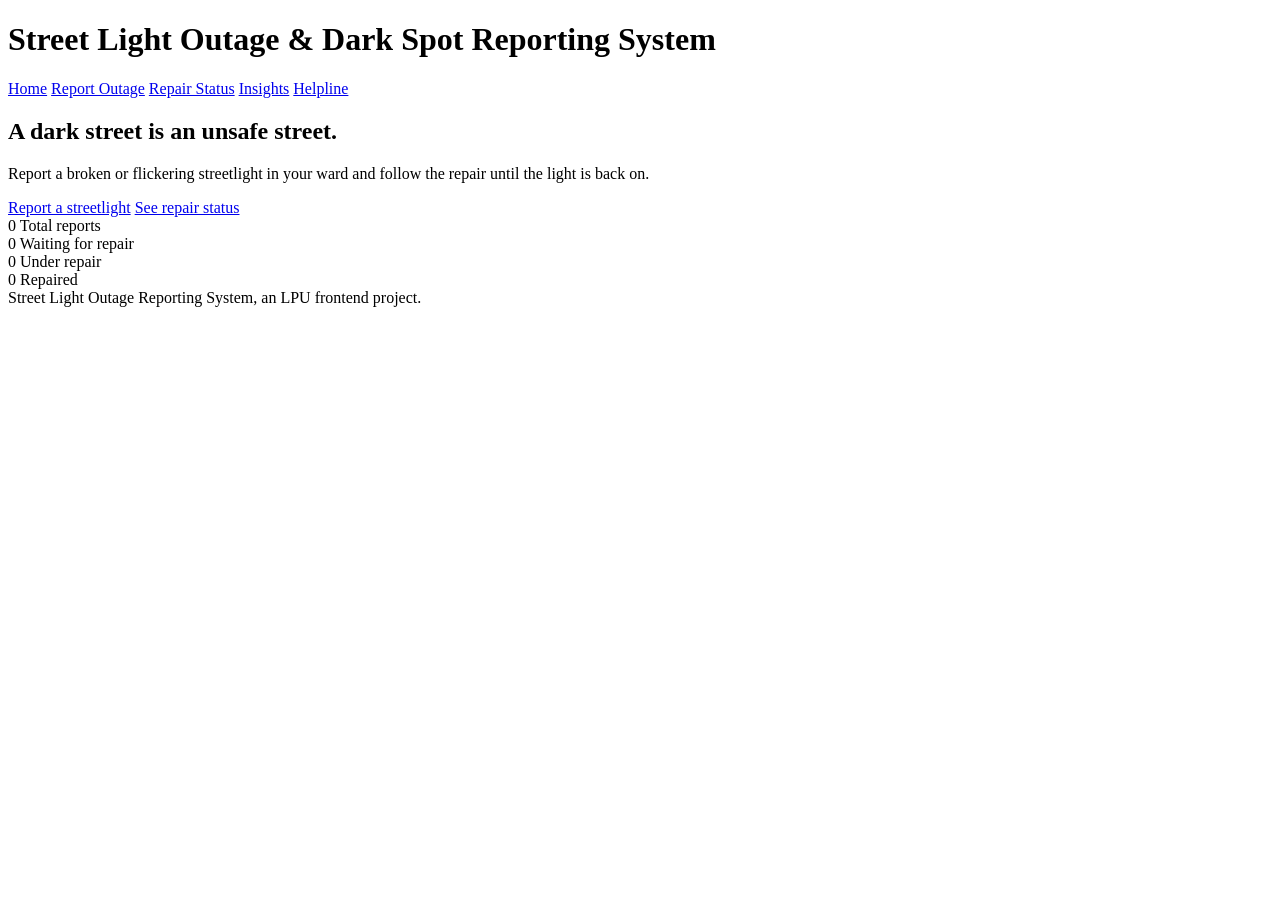
==== index.html @ fd2b9414 "Add files via upload" ====
<!DOCTYPE html>
<html lang="en">
<head>
  <meta charset="UTF-8">
  <meta name="viewport" content="width=device-width, initial-scale=1.0">
  <title>Street Light Outage Reporting System</title>
  <link rel="stylesheet" href="css/style.css">
</head>
<body>

  <h1>Street Light Outage &amp; Dark Spot Reporting System</h1>

  <nav>
    <a href="index.html" aria-current="page">Home</a>
    <a href="report.html">Report Outage</a>
    <a href="dashboard.html">Repair Status</a>
    <a href="insights.html">Insights</a>
    <a href="helpline.html">Helpline</a>
  </nav>

  <section class="hero">
    <div class="lamp" aria-hidden="true"></div>
    <h2>A dark street is an unsafe street.</h2>
    <p>Report a broken or flickering streetlight in your ward and follow the repair until the light is back on.</p>
    <div class="hero-actions">
      <a href="report.html" class="btn">Report a streetlight</a>
      <a href="dashboard.html">See repair status</a>
    </div>
  </section>

  <section class="status-strip" aria-label="Repair summary">
    <div class="status-item status-total">
      <span class="status-count" id="stat-total">0</span>
      <span class="status-label">Total reports</span>
    </div>
    <div class="status-item status-waiting">
      <span class="status-count" id="stat-waiting">0</span>
      <span class="status-label">Waiting for repair</span>
    </div>
    <div class="status-item status-repairing">
      <span class="status-count" id="stat-repairing">0</span>
      <span class="status-label">Under repair</span>
    </div>
    <div class="status-item status-repaired">
      <span class="status-count" id="stat-repaired">0</span>
      <span class="status-label">Repaired</span>
    </div>
  </section>

  <footer>
    Street Light Outage Reporting System, an LPU frontend project.
  </footer>

  <script src="js/data.js"></script>
</body>
</html>
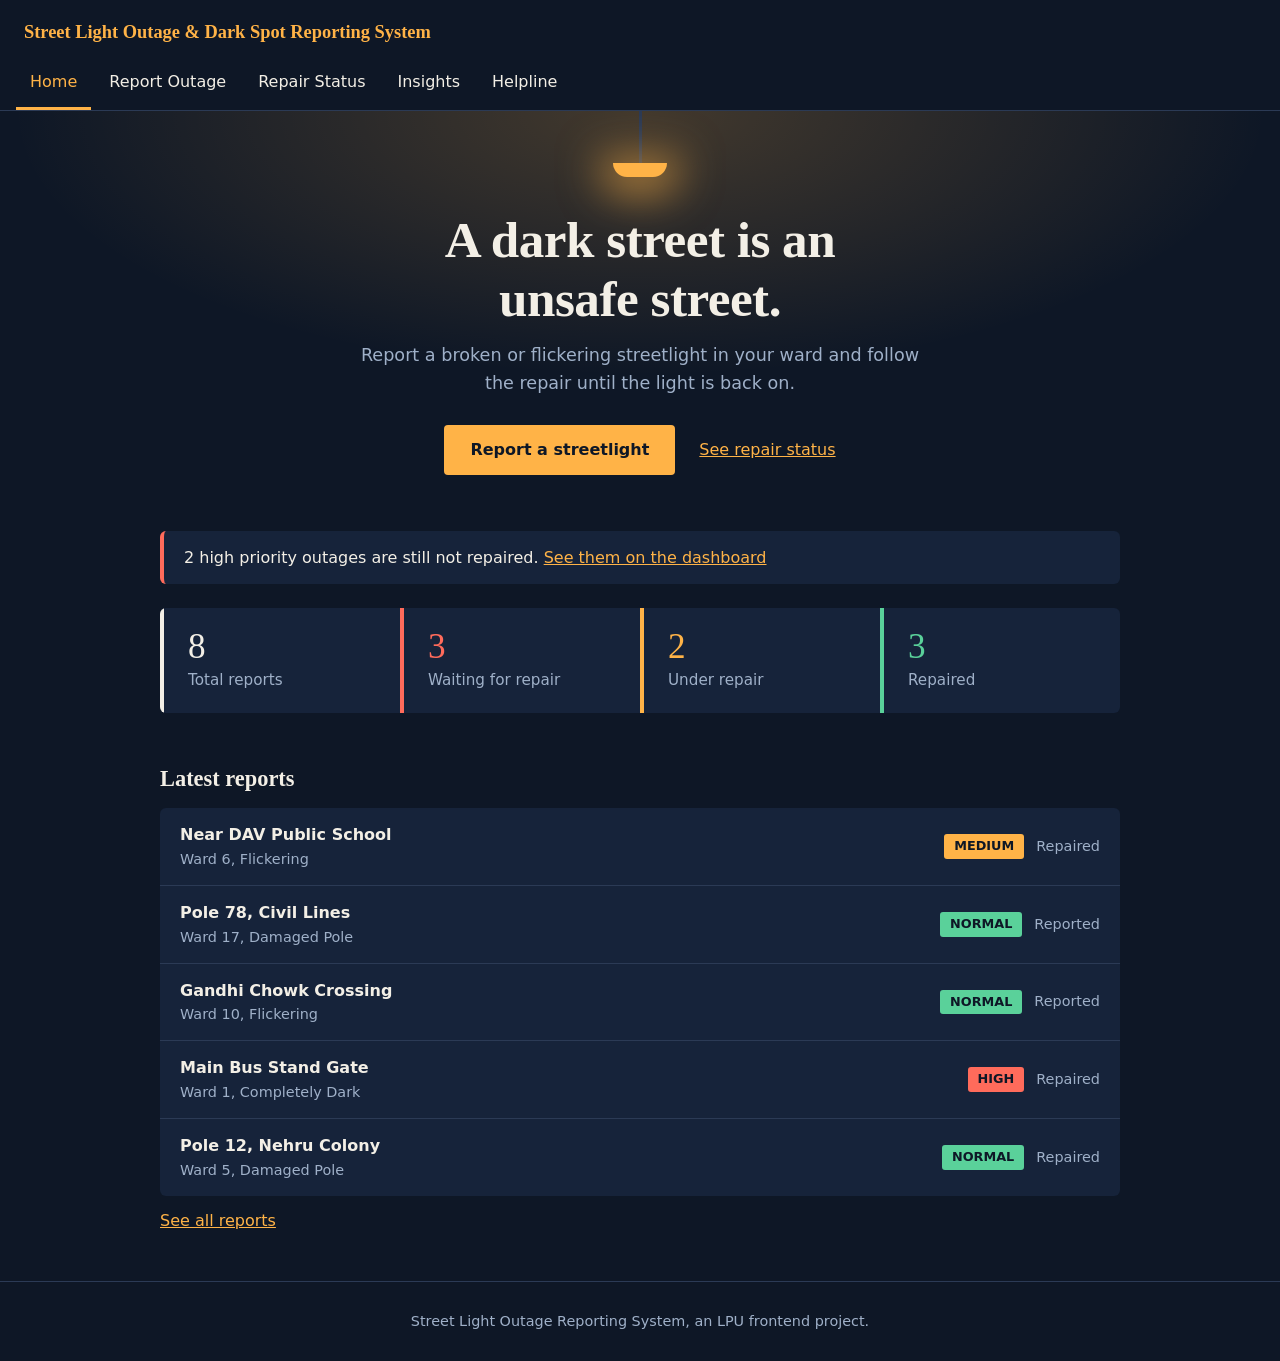
==== commit 9ffb1bdf: "Add files via upload" ====
--- a/index.html
+++ b/index.html
@@ -4,7 +4,8 @@
   <meta charset="UTF-8">
   <meta name="viewport" content="width=device-width, initial-scale=1.0">
   <title>Street Light Outage Reporting System</title>
-  <link rel="stylesheet" href="css/style.css">
+ 
+  <link rel="stylesheet" href="./style.css">
 </head>
 <body>
 
@@ -28,6 +29,10 @@
     </div>
   </section>
 
+  <section class="alert-strip" id="alert-strip">
+    <p><span id="alert-text"></span> <a href="dashboard.html">See them on the dashboard</a></p>
+  </section>
+
   <section class="status-strip" aria-label="Repair summary">
     <div class="status-item status-total">
       <span class="status-count" id="stat-total">0</span>
@@ -47,10 +52,18 @@
     </div>
   </section>
 
+  <section class="latest">
+    <h2>Latest reports</h2>
+    <ul class="latest-list" id="latest-list"></ul>
+    <a href="dashboard.html" class="latest-more">See all reports</a>
+  </section>
+
   <footer>
     Street Light Outage Reporting System, an LPU frontend project.
   </footer>
-
-  <script src="js/data.js"></script>
+<script src="./data.js"></script>
+<script src="./home.js"></script>
 </body>
 </html>
+</body>
+</html>
--- a/style.css
+++ b/style.css
@@ -0,0 +1,379 @@
+/* =====================================================
+   style.css  -  poore project ka look (sirf Aman edit karega)
+   Idea: raat ki sadak + sodium streetlight ka amber glow
+   ===================================================== */
+
+/* 1. Saare colors yahin se (ye dark theme hai, default) */
+:root {
+  --night: #0e1726;      /* raat ka aasman, page background */
+  --panel: #16233a;      /* thoda halka, boxes ke liye */
+  --line: #2b3a55;       /* borders aur lamp ka pole */
+  --text: #f3efe6;       /* warm white text */
+  --muted: #9fb0c8;      /* halka text */
+  --amber: #ffb347;      /* sodium streetlight ka rang */
+  --red: #ff6b5b;        /* pending / danger */
+  --green: #5ad19a;      /* repaired */
+  --on-accent: #0e1726;  /* amber/red/green ke upar likhe text ka rang */
+}
+
+/* Light theme: site.js <html> par data-theme="light" laga deti hai */
+:root[data-theme="light"] {
+  --night: #f7f3ea;
+  --panel: #ffffff;
+  --line: #ddd5c3;
+  --text: #1b2433;
+  --muted: #566074;
+  --amber: #a65f00;
+  --red: #c8321f;
+  --green: #1f8a5b;
+  --on-accent: #ffffff;
+}
+
+/* 2. Basic setup */
+* {
+  box-sizing: border-box;
+}
+
+body {
+  margin: 0;
+  background: var(--night);
+  color: var(--text);
+  font-family: "Segoe UI", system-ui, sans-serif;
+  line-height: 1.6;
+}
+
+a {
+  color: var(--amber);
+}
+
+/* Keyboard se tab dabane pe link/button saaf dikhe */
+a:focus-visible {
+  outline: 3px solid var(--amber);
+  outline-offset: 3px;
+}
+
+/* 3. Site ka title (sabhi pages ke upar wala h1) */
+body > h1 {
+  margin: 0;
+  padding: 18px 24px 10px;
+  font-family: Georgia, "Times New Roman", serif;
+  font-size: 1.15rem;
+  color: var(--amber);
+}
+
+/* Teammates ke simple pages me text kinaare se na chipke */
+body > h2 {
+  margin: 28px 24px 8px;
+}
+
+body > p {
+  margin: 0 24px 16px;
+}
+
+/* 4. Navbar (sabhi pages me chalega) */
+nav {
+  display: flex;
+  flex-wrap: wrap;
+  align-items: center;
+  gap: 4px;
+  padding: 0 16px;
+  background: var(--night);
+  border-bottom: 1px solid var(--line);
+  position: sticky;
+  top: 0;
+  z-index: 10;
+}
+
+nav a {
+  padding: 12px 14px;
+  color: var(--text);
+  text-decoration: none;
+  border-bottom: 3px solid transparent;
+}
+
+nav a:hover {
+  color: var(--amber);
+}
+
+/* Jis page par ho, uska link amber underline wala dikhega */
+nav a[aria-current="page"] {
+  color: var(--amber);
+  border-bottom-color: var(--amber);
+}
+
+/* Navbar ke 2 button: Menu (sirf mobile pe) aur Light/Dark mode */
+.nav-button {
+  padding: 6px 12px;
+  background: transparent;
+  color: var(--text);
+  font: inherit;
+  font-size: 0.9rem;
+  border: 1px solid var(--line);
+  border-radius: 4px;
+  cursor: pointer;
+}
+
+.nav-button:hover {
+  color: var(--amber);
+  border-color: var(--amber);
+}
+
+.nav-button:focus-visible {
+  outline: 3px solid var(--amber);
+  outline-offset: 3px;
+}
+
+.nav-theme {
+  margin-left: auto;
+}
+
+.nav-menu {
+  display: none;
+}
+
+/* 5. Button */
+.btn {
+  display: inline-block;
+  padding: 12px 26px;
+  background: var(--amber);
+  color: var(--on-accent);
+  font-weight: 700;
+  text-decoration: none;
+  border-radius: 4px;
+}
+
+.btn:hover {
+  filter: brightness(1.12);
+  box-shadow: 0 0 24px rgba(255, 179, 71, 0.45);
+}
+
+/* 6. Hero section: lamp aur uski roshni */
+.hero {
+  text-align: center;
+  padding: 0 20px 56px;
+  /* upar se neeche failti roshni ka pool */
+  background: radial-gradient(ellipse 70% 90% at 50% 0%, rgba(255, 179, 71, 0.22), transparent 70%);
+}
+
+/* Lamp ka pole */
+.lamp {
+  position: relative;
+  width: 3px;
+  height: 56px;
+  margin: 0 auto;
+  background: var(--line);
+}
+
+/* Lamp ka sir. Page khulte hi ek baar jhilmilata hai, phir jalta rehta hai */
+.lamp::after {
+  content: "";
+  position: absolute;
+  bottom: -10px;
+  left: 50%;
+  transform: translateX(-50%);
+  width: 54px;
+  height: 14px;
+  border-radius: 0 0 30px 30px;
+  background: var(--amber);
+  box-shadow: 0 6px 40px 14px rgba(255, 179, 71, 0.55);
+  animation: flicker 2.4s ease-out 1;
+}
+
+@keyframes flicker {
+  0%, 18%, 22%, 62%, 100% { opacity: 1; }
+  20% { opacity: 0.3; }
+  24% { opacity: 0.7; }
+  60% { opacity: 0.45; }
+}
+
+.hero h2 {
+  max-width: 18ch;
+  margin: 44px auto 12px;
+  font-family: Georgia, "Times New Roman", serif;
+  font-size: clamp(2rem, 5vw, 3.2rem);
+  line-height: 1.15;
+  letter-spacing: -0.01em;
+}
+
+.hero p {
+  max-width: 52ch;
+  margin: 0 auto 28px;
+  color: var(--muted);
+  font-size: 1.1rem;
+}
+
+.hero-actions {
+  display: flex;
+  flex-wrap: wrap;
+  justify-content: center;
+  align-items: center;
+  gap: 24px;
+}
+
+/* 7. Status strip: 4 numbers ek line me, har ek ke rang ki side-border */
+.status-strip {
+  display: grid;
+  grid-template-columns: repeat(4, 1fr);
+  width: calc(100% - 32px);
+  max-width: 960px;
+  margin: 0 auto 48px;
+  background: var(--panel);
+  border-radius: 6px;
+  overflow: hidden;
+}
+
+.status-item {
+  padding: 20px 24px;
+  border-left: 4px solid var(--tone);
+}
+
+.status-total     { --tone: var(--text); }
+.status-waiting   { --tone: var(--red); }
+.status-repairing { --tone: var(--amber); }
+.status-repaired  { --tone: var(--green); }
+
+.status-count {
+  display: block;
+  font-family: Georgia, "Times New Roman", serif;
+  font-size: 2.2rem;
+  line-height: 1.1;
+  color: var(--tone);
+}
+
+.status-label {
+  color: var(--muted);
+  font-size: 0.95rem;
+}
+
+/* 8. Footer */
+footer {
+  padding: 28px 16px;
+  text-align: center;
+  color: var(--muted);
+  font-size: 0.9rem;
+  border-top: 1px solid var(--line);
+}
+
+/* 9. Home page: alert strip */
+.alert-strip {
+  display: none;
+  width: calc(100% - 32px);
+  max-width: 960px;
+  margin: 0 auto 24px;
+  padding: 14px 20px;
+  background: var(--panel);
+  border-left: 4px solid var(--red);
+  border-radius: 6px;
+}
+
+.alert-strip.show {
+  display: block;
+}
+
+.alert-strip p {
+  margin: 0;
+}
+
+/* 10. Home page: latest reports list */
+.latest {
+  width: calc(100% - 32px);
+  max-width: 960px;
+  margin: 0 auto 48px;
+}
+
+.latest h2 {
+  margin: 0 0 12px;
+  font-family: Georgia, "Times New Roman", serif;
+  font-size: 1.4rem;
+}
+
+.latest-list {
+  list-style: none;
+  margin: 0;
+  padding: 0;
+  background: var(--panel);
+  border-radius: 6px;
+}
+
+.latest-item {
+  display: flex;
+  flex-wrap: wrap;
+  justify-content: space-between;
+  align-items: center;
+  gap: 8px 16px;
+  padding: 14px 20px;
+  border-bottom: 1px solid var(--line);
+}
+
+.latest-item:last-child {
+  border-bottom: none;
+}
+
+.latest-place {
+  display: block;
+  font-weight: 600;
+}
+
+.latest-meta {
+  display: block;
+  color: var(--muted);
+  font-size: 0.9rem;
+}
+
+.latest-side {
+  display: flex;
+  align-items: center;
+  gap: 12px;
+}
+
+.latest-status {
+  color: var(--muted);
+  font-size: 0.9rem;
+}
+
+.latest-more {
+  display: inline-block;
+  margin-top: 12px;
+}
+
+/* Priority badges */
+.badge {
+  padding: 2px 10px;
+  border-radius: 3px;
+  font-size: 0.8rem;
+  font-weight: 700;
+  color: var(--on-accent);
+}
+
+.badge-high   { background: var(--red); }
+.badge-medium { background: var(--amber); }
+.badge-normal { background: var(--green); }
+
+/* 11. Mobile ke liye */
+@media (max-width: 720px) {
+  .status-strip {
+    grid-template-columns: repeat(2, 1fr);
+  }
+
+  /* Navbar: links chhup jaate hain, "Menu" button se khulte hain */
+  .nav-menu {
+    display: inline-block;
+  }
+
+  nav a {
+    display: none;
+    padding: 10px 10px;
+  }
+
+  nav.open a {
+    display: block;
+    width: 100%;
+  }
+}
+
+/* Jinhe animation pasand nahi (phone settings), unke liye lamp seedha jalta rahe */
+@media (prefers-reduced-motion: reduce) {
+  .lamp::after {
+    animation: none;
+  }
+}
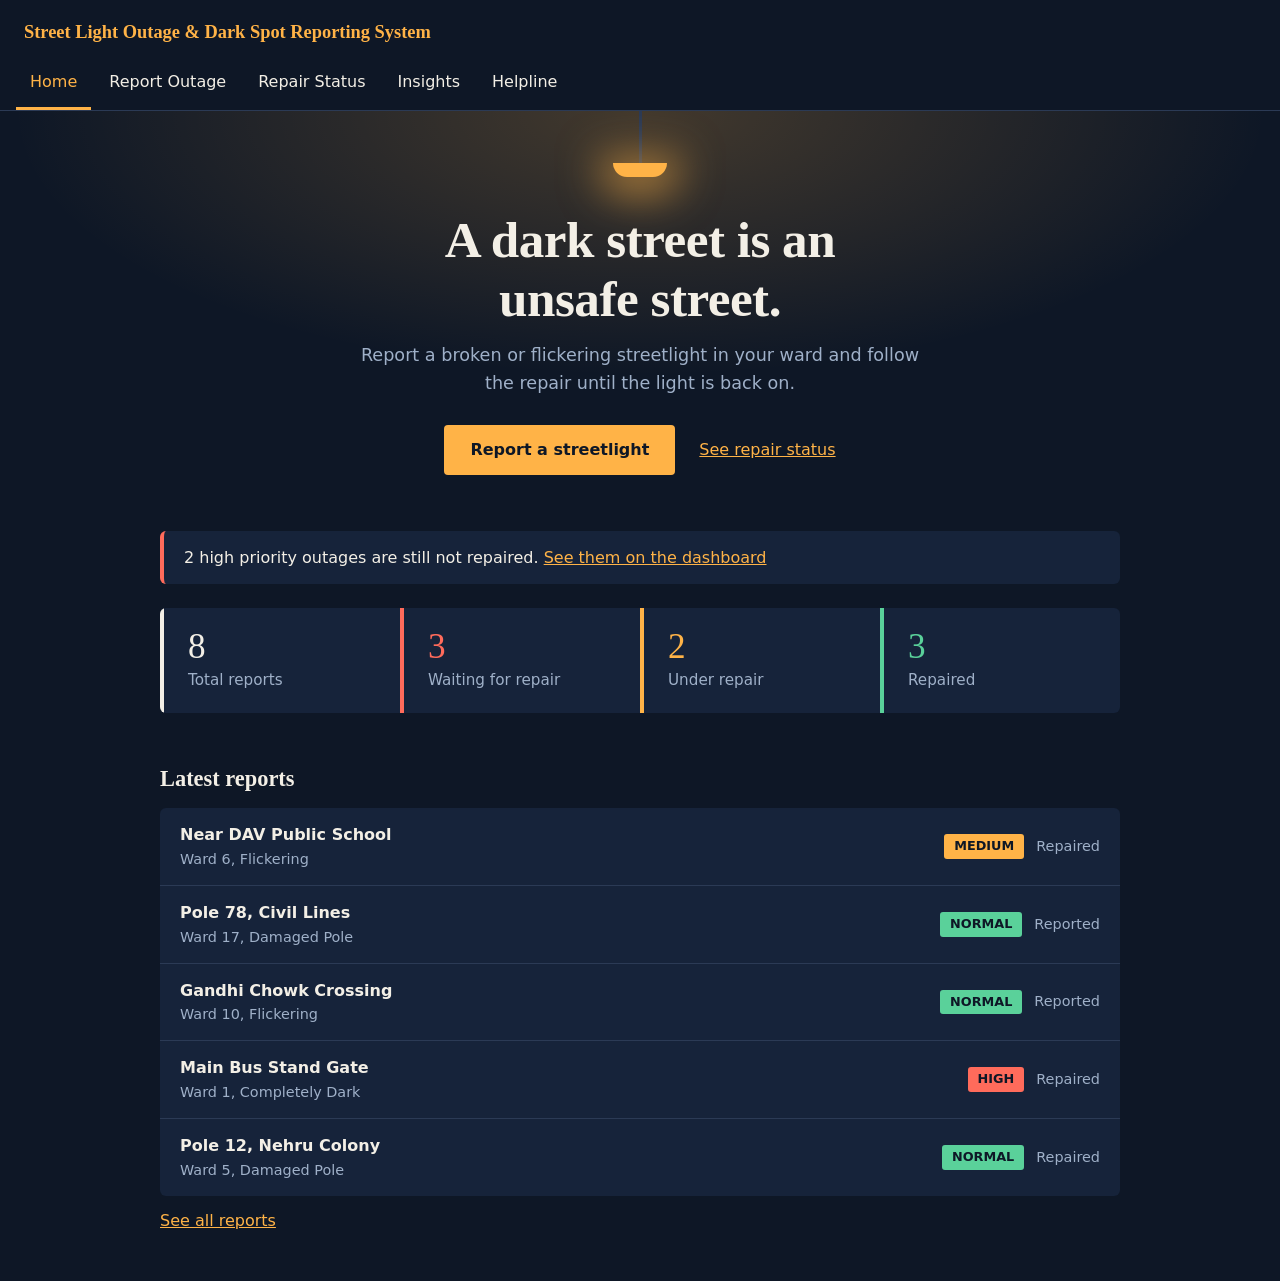
==== commit 314ac1e4: "index.html" ====
--- a/index.html
+++ b/index.html
@@ -58,9 +58,9 @@
     <a href="dashboard.html" class="latest-more">See all reports</a>
   </section>
 
-  <footer>
+  <!-- <footer>
     Street Light Outage Reporting System, an LPU frontend project.
-  </footer>
+  </footer> -->
 <script src="./data.js"></script>
 <script src="./home.js"></script>
 </body>
